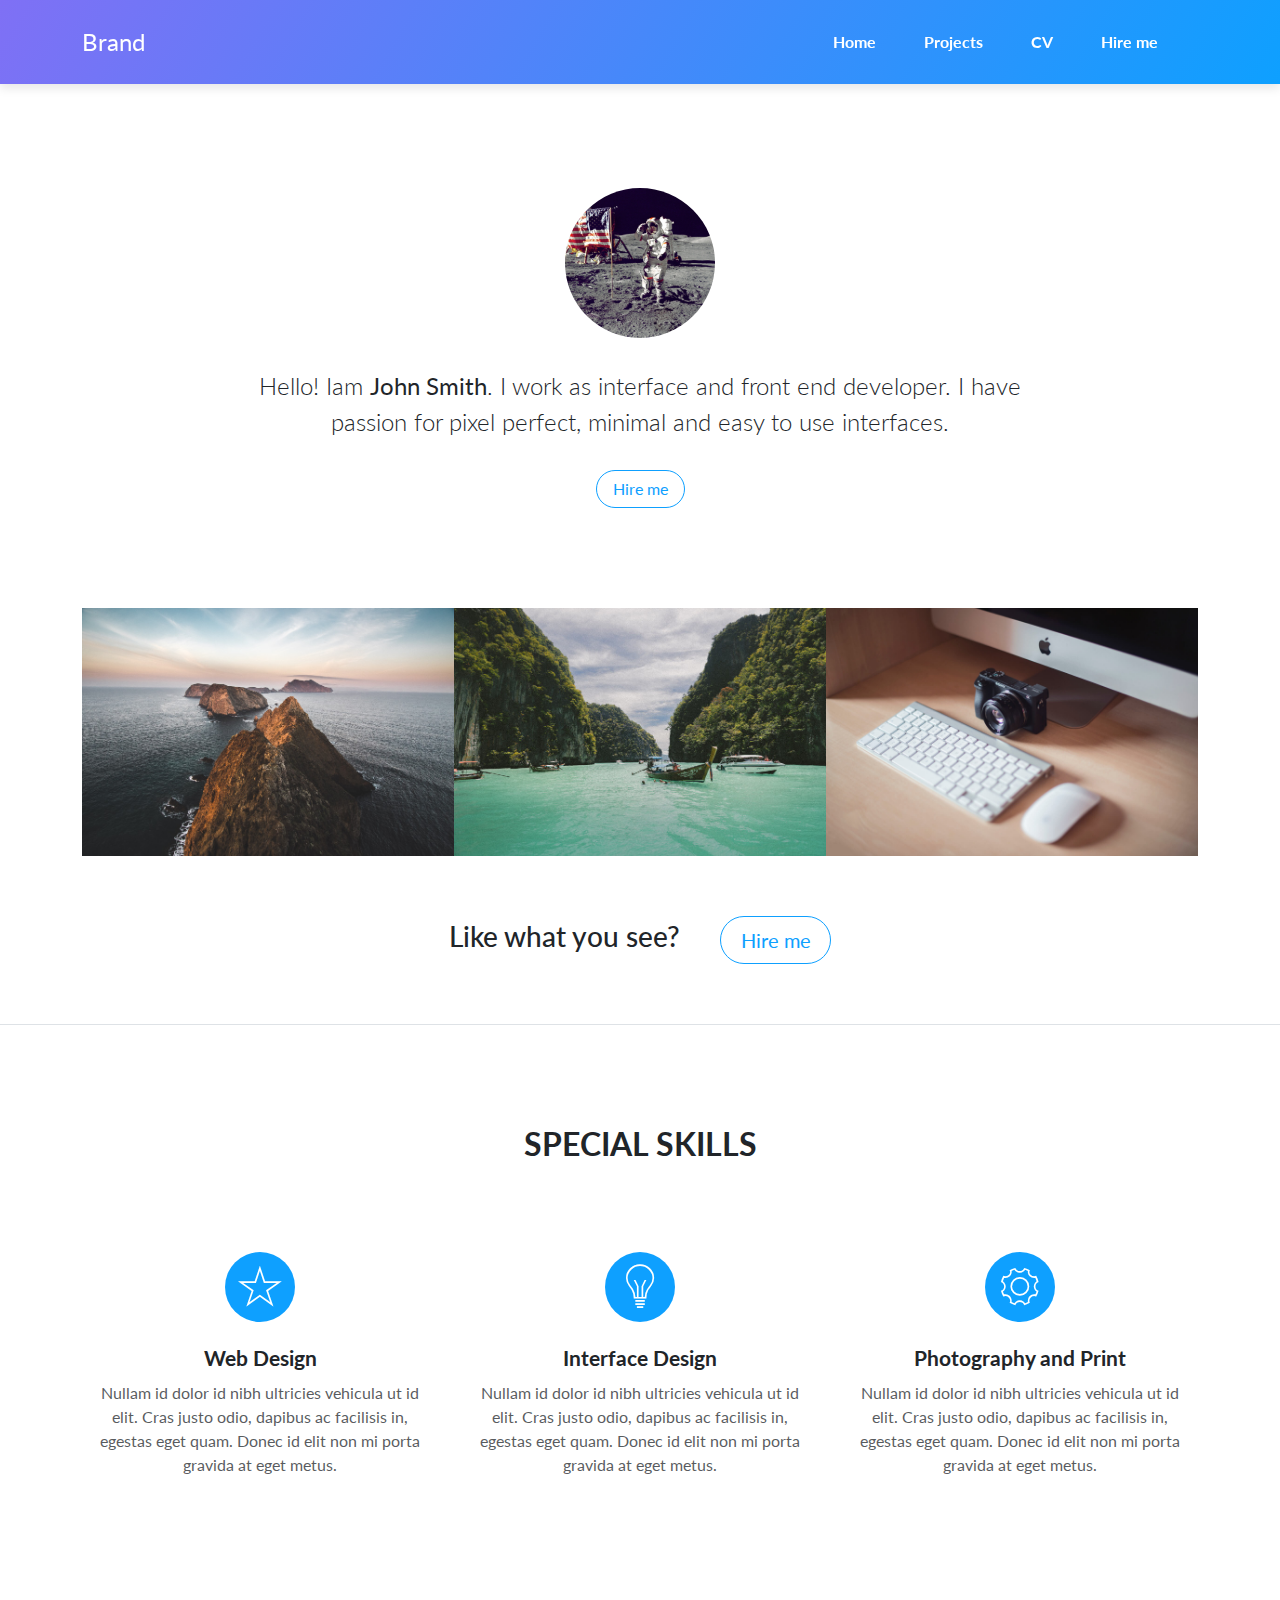
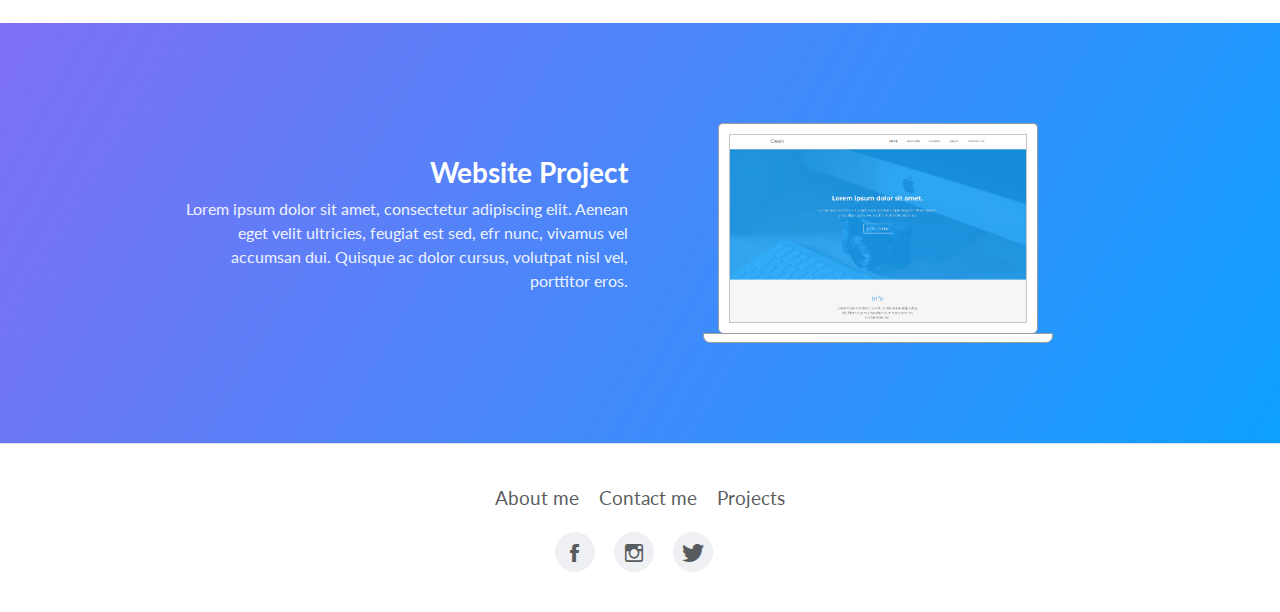
==== index.html @ 451e1ae4 "upload" ====
<!DOCTYPE html>
<html data-bs-theme="light">

<head>
    <meta charset="utf-8">
    <meta name="viewport" content="width=device-width, initial-scale=1.0, shrink-to-fit=no">
    <title>Home - Brand</title>
    <link rel="stylesheet" href="assets/bootstrap/css/bootstrap.min.css">
    <link rel="stylesheet" href="https://fonts.googleapis.com/css?family=Lato:300,400,700&amp;display=swap">
    <link rel="stylesheet" href="assets/fonts/ionicons.min.css">
    <link rel="stylesheet" href="assets/css/pikaday.min.css">
</head>

<body>
    <nav class="navbar navbar-expand-lg fixed-top portfolio-navbar gradient navbar-dark">
        <div class="container"><a class="navbar-brand logo" href="#">Brand</a><button data-bs-toggle="collapse" class="navbar-toggler" data-bs-target="#navbarNav"><span class="visually-hidden">Toggle navigation</span><span class="navbar-toggler-icon"></span></button>
            <div class="collapse navbar-collapse" id="navbarNav">
                <ul class="navbar-nav ms-auto">
                    <li class="nav-item"><a class="nav-link active" href="index.html">Home</a></li>
                    <li class="nav-item"><a class="nav-link" href="projects-grid-cards.html">Projects</a></li>
                    <li class="nav-item"><a class="nav-link" href="cv.html">CV</a></li>
                    <li class="nav-item"><a class="nav-link" href="hire-me.html">Hire me</a></li>
                </ul>
            </div>
        </div>
    </nav>
    <main class="page lanidng-page">
        <section class="portfolio-block block-intro">
            <div class="container">
                <div class="avatar" style="background-image:url(&quot;assets/img/avatars/avatar.jpg&quot;);"></div>
                <div class="about-me">
                    <p>Hello! Iam <strong>John Smith</strong>. I work as interface and front end developer. I have passion for pixel perfect, minimal and easy to use interfaces.</p><a class="btn btn-outline-primary" role="button" href="#">Hire me</a>
                </div>
            </div>
        </section>
        <section class="portfolio-block photography">
            <div class="container">
                <div class="row g-0">
                    <div class="col-md-6 col-lg-4 item zoom-on-hover"><a href="#"><img class="img-fluid image" src="assets/img/nature/image5.jpg"></a></div>
                    <div class="col-md-6 col-lg-4 item zoom-on-hover"><a href="#"><img class="img-fluid image" src="assets/img/nature/image2.jpg"></a></div>
                    <div class="col-md-6 col-lg-4 item zoom-on-hover"><a href="#"><img class="img-fluid image" src="assets/img/tech/image4.jpg"></a></div>
                </div>
            </div>
        </section>
        <section class="portfolio-block call-to-action border-bottom">
            <div class="container">
                <div class="d-flex justify-content-center align-items-center content">
                    <h3>Like what you see?</h3><button class="btn btn-outline-primary btn-lg" type="button">Hire me</button>
                </div>
            </div>
        </section>
        <section class="portfolio-block skills">
            <div class="container">
                <!-- Start: portfolio heading -->
                <div class="heading">
                    <h2>Special Skills</h2>
                </div><!-- End: portfolio heading -->
                <div class="row">
                    <div class="col-md-4">
                        <div class="card special-skill-item border-0">
                            <div class="card-header bg-transparent border-0"><i class="icon ion-ios-star-outline"></i></div>
                            <div class="card-body">
                                <h3 class="card-title">Web Design</h3>
                                <p class="card-text">Nullam id dolor id nibh ultricies vehicula ut id elit. Cras justo odio, dapibus ac facilisis in, egestas eget quam. Donec id elit non mi porta gravida at eget metus.</p>
                            </div>
                        </div>
                    </div>
                    <div class="col-md-4">
                        <div class="card special-skill-item border-0">
                            <div class="card-header bg-transparent border-0"><i class="icon ion-ios-lightbulb-outline"></i></div>
                            <div class="card-body">
                                <h3 class="card-title">Interface Design</h3>
                                <p class="card-text">Nullam id dolor id nibh ultricies vehicula ut id elit. Cras justo odio, dapibus ac facilisis in, egestas eget quam. Donec id elit non mi porta gravida at eget metus.</p>
                            </div>
                        </div>
                    </div>
                    <div class="col-md-4">
                        <div class="card special-skill-item border-0">
                            <div class="card-header bg-transparent border-0"><i class="icon ion-ios-gear-outline"></i></div>
                            <div class="card-body">
                                <h3 class="card-title">Photography and Print</h3>
                                <p class="card-text">Nullam id dolor id nibh ultricies vehicula ut id elit. Cras justo odio, dapibus ac facilisis in, egestas eget quam. Donec id elit non mi porta gravida at eget metus.</p>
                            </div>
                        </div>
                    </div>
                </div>
            </div>
        </section>
    </main>
    <section class="portfolio-block website gradient">
        <div class="container">
            <div class="row align-items-center">
                <div class="col-md-12 col-lg-5 offset-lg-1 text">
                    <h3>Website Project</h3>
                    <p>Lorem ipsum dolor sit amet, consectetur adipiscing elit. Aenean eget velit ultricies, feugiat est sed, efr nunc, vivamus vel accumsan dui. Quisque ac dolor cursus, volutpat nisl vel, porttitor eros.</p>
                </div>
                <div class="col-md-12 col-lg-5">
                    <div class="portfolio-laptop-mockup">
                        <div class="screen">
                            <div class="screen-content" style="background-image:url(&quot;assets/img/tech/image6.png&quot;);"></div>
                        </div>
                        <div class="keyboard"></div>
                    </div>
                </div>
            </div>
        </div>
    </section>
    <footer class="page-footer py-3 border-top">
        <div class="container my-4">
            <div class="links"><a href="#">About me</a><a href="#">Contact me</a><a href="#">Projects</a></div>
            <div class="social-icons"><a class="me-3" href="#"><i class="icon ion-social-facebook"></i></a><a class="me-3" href="#"><i class="icon ion-social-instagram-outline"></i></a><a class="me-3" href="#"><i class="icon ion-social-twitter"></i></a></div>
        </div>
    </footer>
    <script src="assets/bootstrap/js/bootstrap.min.js"></script>
    <script src="assets/js/pikaday.min.js"></script>
    <script src="assets/js/theme.js"></script>
</body>

</html>
---- assets/css/pikaday.min.css ----
/* !
 * Pikaday
 * Copyright © 2014 David Bushell | BSD & MIT license | http://dbushell.com/ */

.pika-single {
  z-index: 9999;
  display: block;
  position: relative;
  color: #333;
  background: #fff;
  border: 1px solid #ccc;
  border-bottom-color: #bbb;
  font-family: "Helvetica Neue",Helvetica,Arial,sans-serif;
}

.pika-single:after, .pika-single:before {
  content: " ";
  display: table;
}

.pika-single:after {
  clear: both;
}

.pika-single.is-hidden {
  display: none;
}

.pika-single.is-bound {
  position: absolute;
  box-shadow: 0 5px 15px -5px rgba(0,0,0,.5);
}

.pika-lendar {
  float: left;
  width: 240px;
  margin: 8px;
}

.pika-title {
  position: relative;
  text-align: center;
}

.pika-label {
  display: inline-block;
  position: relative;
  z-index: 9999;
  overflow: hidden;
  margin: 0;
  padding: 5px 3px;
  font-size: 14px;
  line-height: 20px;
  font-weight: 700;
  background-color: #fff;
}

.pika-title select {
  cursor: pointer;
  position: absolute;
  z-index: 9998;
  margin: 0;
  left: 0;
  top: 5px;
  opacity: 0;
}

.pika-next, .pika-prev {
  display: block;
  cursor: pointer;
  position: relative;
  outline: 0;
  border: 0;
  padding: 0;
  width: 20px;
  height: 30px;
  text-indent: 20px;
  white-space: nowrap;
  overflow: hidden;
  background-color: transparent;
  background-position: center center;
  background-repeat: no-repeat;
  background-size: 75% 75%;
  opacity: .5;
}

.pika-next:hover, .pika-prev:hover {
  opacity: 1;
}

.is-rtl .pika-next, .pika-prev {
  float: left;
  background-image: url([data-uri]);
}

.is-rtl .pika-prev, .pika-next {
  float: right;
  background-image: url([data-uri]);
}

.pika-next.is-disabled, .pika-prev.is-disabled {
  cursor: default;
  opacity: .2;
}

.pika-select {
  display: inline-block;
}

.pika-table {
  width: 100%;
  border-collapse: collapse;
  border-spacing: 0;
  border: 0;
}

.pika-table td, .pika-table th {
  width: 14.285714285714286%;
  padding: 0;
}

.pika-table th {
  color: #999;
  font-size: 12px;
  line-height: 25px;
  font-weight: 700;
  text-align: center;
}

.pika-button {
  cursor: pointer;
  display: block;
  box-sizing: border-box;
  -moz-box-sizing: border-box;
  outline: 0;
  border: 0;
  margin: 0;
  width: 100%;
  padding: 5px;
  color: #666;
  font-size: 12px;
  line-height: 15px;
  text-align: right;
  background: #f5f5f5;
}

.pika-week {
  font-size: 11px;
  color: #999;
}

.is-today .pika-button {
  color: #3af;
  font-weight: 700;
}

.has-event .pika-button, .is-selected .pika-button {
  color: #fff;
  font-weight: 700;
  background: #3af;
  box-shadow: inset 0 1px 3px #178fe5;
  border-radius: 3px;
}

.has-event .pika-button {
  background: #005da9;
  box-shadow: inset 0 1px 3px #0076c9;
}

.is-disabled .pika-button, .is-inrange .pika-button {
  background: #d5e9f7;
}

.is-startrange .pika-button {
  color: #fff;
  background: #6cb31d;
  box-shadow: none;
  border-radius: 3px;
}

.is-endrange .pika-button {
  color: #fff;
  background: #3af;
  box-shadow: none;
  border-radius: 3px;
}

.is-disabled .pika-button {
  pointer-events: none;
  cursor: default;
  color: #999;
  opacity: .3;
}

.is-outside-current-month .pika-button {
  color: #999;
  opacity: .3;
}

.is-selection-disabled {
  pointer-events: none;
  cursor: default;
}

.pika-button:hover, .pika-row.pick-whole-week:hover .pika-button {
  color: #fff;
  background: #ff8000;
  box-shadow: none;
  border-radius: 3px;
}

.pika-table abbr {
  border-bottom: none;
  cursor: help;
}

/* # sourceMappingURL=pikaday.min.css.map */

.page-footer .links a {
  font-size: 1.2rem;
}

.portfolio-block.cv .group .item {
  border-bottom: 1px solid var(--bs-dark-bg-subtle);
}
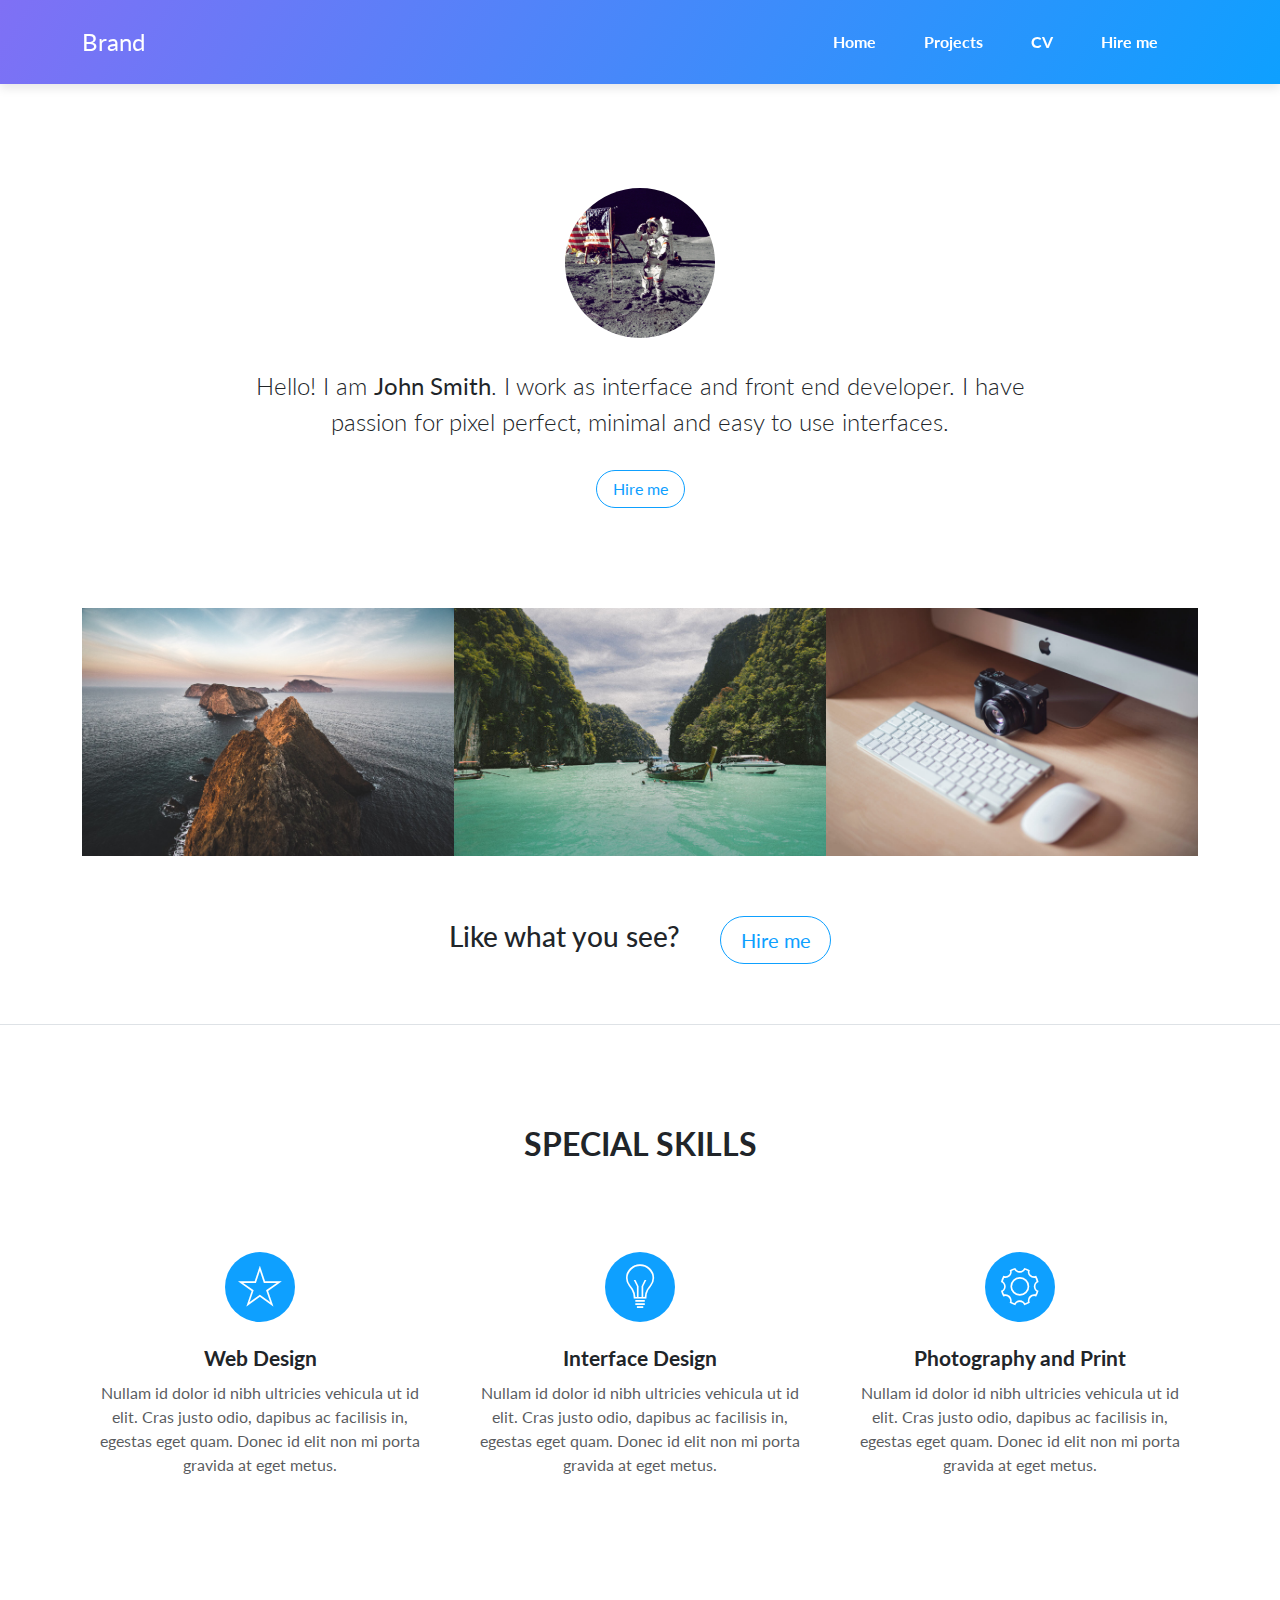
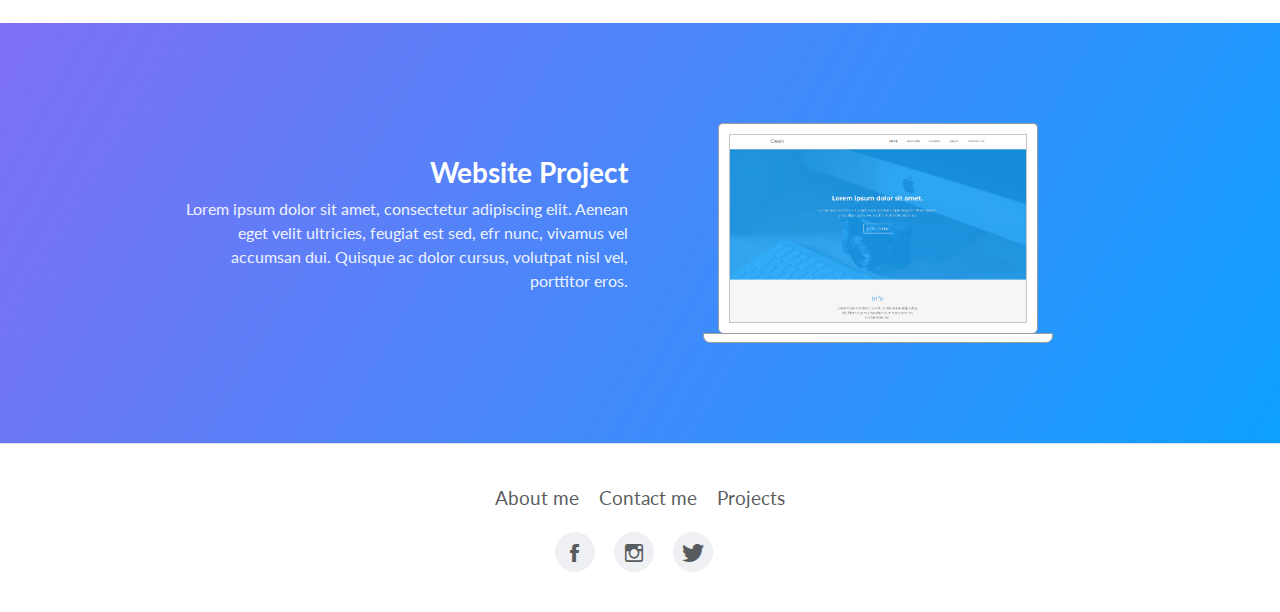
==== commit 64572a5e: "Update index.html" ====
--- a/index.html
+++ b/index.html
@@ -29,7 +29,7 @@
             <div class="container">
                 <div class="avatar" style="background-image:url(&quot;assets/img/avatars/avatar.jpg&quot;);"></div>
                 <div class="about-me">
-                    <p>Hello! Iam <strong>John Smith</strong>. I work as interface and front end developer. I have passion for pixel perfect, minimal and easy to use interfaces.</p><a class="btn btn-outline-primary" role="button" href="#">Hire me</a>
+                    <p>Hello! I am <strong>John Smith</strong>. I work as interface and front end developer. I have passion for pixel perfect, minimal and easy to use interfaces.</p><a class="btn btn-outline-primary" role="button" href="#">Hire me</a>
                 </div>
             </div>
         </section>
@@ -116,4 +116,4 @@
     <script src="assets/js/theme.js"></script>
 </body>
 
-</html>+</html>
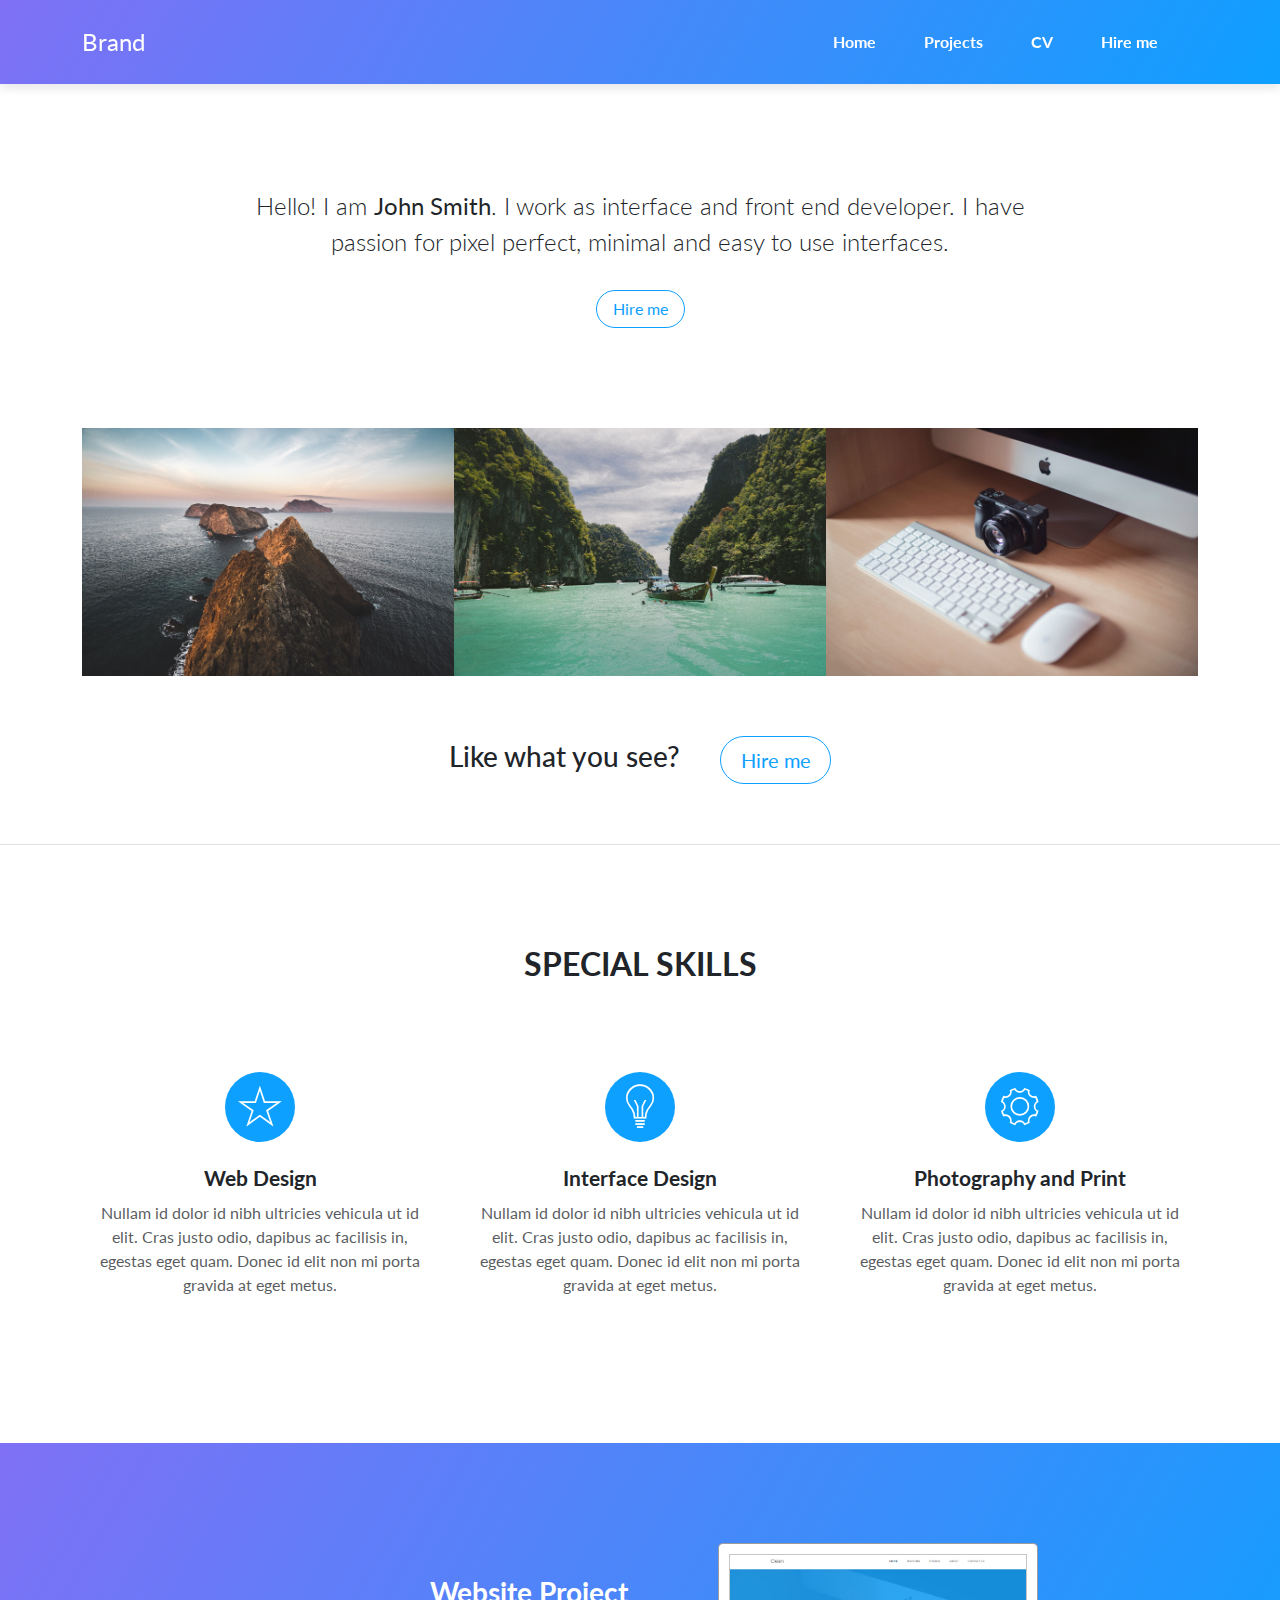
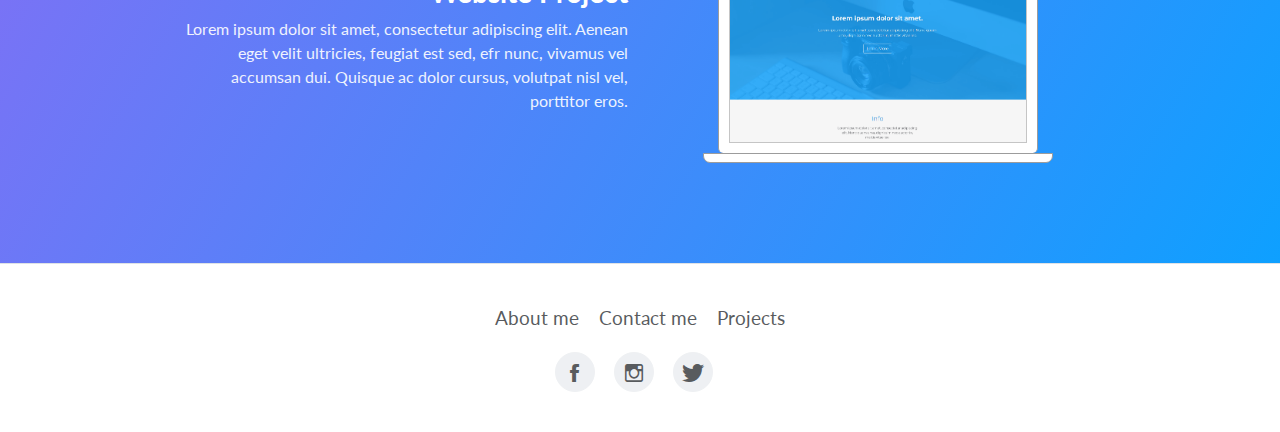
==== commit f14c2747: "upload2" ====
--- a/index.html
+++ b/index.html
@@ -27,7 +27,6 @@
     <main class="page lanidng-page">
         <section class="portfolio-block block-intro">
             <div class="container">
-                <div class="avatar" style="background-image:url(&quot;assets/img/avatars/avatar.jpg&quot;);"></div>
                 <div class="about-me">
                     <p>Hello! I am <strong>John Smith</strong>. I work as interface and front end developer. I have passion for pixel perfect, minimal and easy to use interfaces.</p><a class="btn btn-outline-primary" role="button" href="#">Hire me</a>
                 </div>
@@ -116,4 +115,4 @@
     <script src="assets/js/theme.js"></script>
 </body>
 
-</html>
+</html>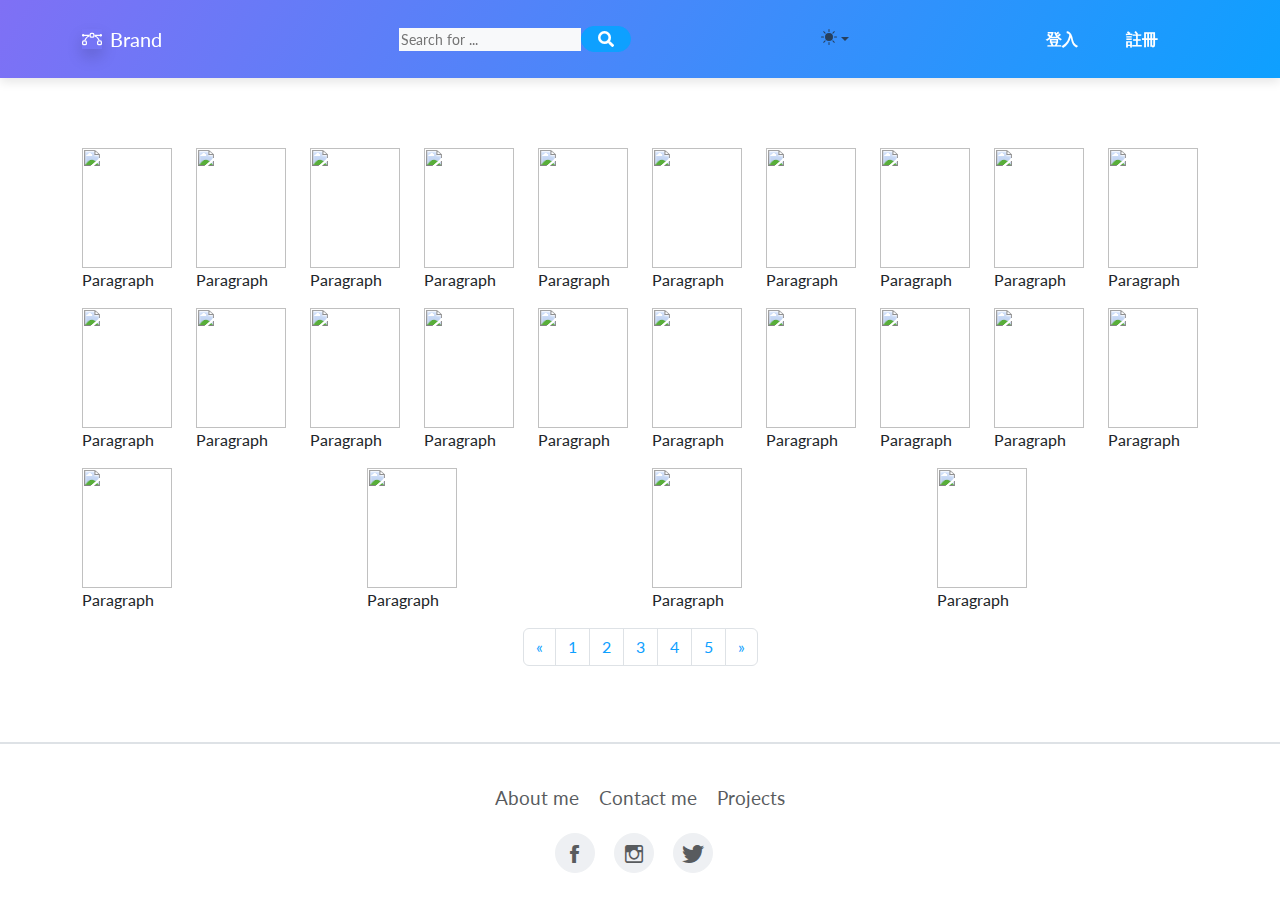
==== commit d020ecf5: "Upload_3.23" ====
--- a/index.html
+++ b/index.html
@@ -5,105 +5,242 @@
     <meta charset="utf-8">
     <meta name="viewport" content="width=device-width, initial-scale=1.0, shrink-to-fit=no">
     <title>Home - Brand</title>
+    <script>
+        (function() {
+
+            // JavaScript snippet handling Dark/Light mode switching
+
+            const getStoredTheme = () => localStorage.getItem('theme');
+            const setStoredTheme = theme => localStorage.setItem('theme', theme);
+            const forcedTheme = document.documentElement.getAttribute('data-bss-forced-theme');
+
+            const getPreferredTheme = () => {
+
+                if (forcedTheme) return forcedTheme;
+
+                const storedTheme = getStoredTheme();
+                if (storedTheme) {
+                    return storedTheme;
+                }
+
+                const pageTheme = document.documentElement.getAttribute('data-bs-theme');
+
+                if (pageTheme) {
+                    return pageTheme;
+                }
+
+                return window.matchMedia('(prefers-color-scheme: dark)').matches ? 'dark' : 'light';
+            }
+
+            const setTheme = theme => {
+                if (theme === 'auto' && window.matchMedia('(prefers-color-scheme: dark)').matches) {
+                    document.documentElement.setAttribute('data-bs-theme', 'dark');
+                } else {
+                    document.documentElement.setAttribute('data-bs-theme', theme);
+                }
+            }
+
+            setTheme(getPreferredTheme());
+
+            const showActiveTheme = (theme, focus = false) => {
+                const themeSwitchers = [].slice.call(document.querySelectorAll('.theme-switcher'));
+
+                if (!themeSwitchers.length) return;
+
+                document.querySelectorAll('[data-bs-theme-value]').forEach(element => {
+                    element.classList.remove('active');
+                    element.setAttribute('aria-pressed', 'false');
+                });
+
+                for (const themeSwitcher of themeSwitchers) {
+
+                    const btnToActivate = themeSwitcher.querySelector('[data-bs-theme-value="' + theme + '"]');
+
+                    if (btnToActivate) {
+                        btnToActivate.classList.add('active');
+                        btnToActivate.setAttribute('aria-pressed', 'true');
+                    }
+                }
+            }
+
+            window.matchMedia('(prefers-color-scheme: dark)').addEventListener('change', () => {
+                const storedTheme = getStoredTheme();
+                if (storedTheme !== 'light' && storedTheme !== 'dark') {
+                    setTheme(getPreferredTheme());
+                }
+            });
+
+            window.addEventListener('DOMContentLoaded', () => {
+                showActiveTheme(getPreferredTheme());
+
+                document.querySelectorAll('[data-bs-theme-value]')
+                    .forEach(toggle => {
+                        toggle.addEventListener('click', (e) => {
+                            e.preventDefault();
+                            const theme = toggle.getAttribute('data-bs-theme-value');
+                            setStoredTheme(theme);
+                            setTheme(theme);
+                            showActiveTheme(theme);
+                        })
+                    })
+            });
+        })();
+    </script>
     <link rel="stylesheet" href="assets/bootstrap/css/bootstrap.min.css">
     <link rel="stylesheet" href="https://fonts.googleapis.com/css?family=Lato:300,400,700&amp;display=swap">
+    <link rel="stylesheet" href="assets/fonts/fontawesome-all.min.css">
     <link rel="stylesheet" href="assets/fonts/ionicons.min.css">
     <link rel="stylesheet" href="assets/css/pikaday.min.css">
 </head>
 
 <body>
     <nav class="navbar navbar-expand-lg fixed-top portfolio-navbar gradient navbar-dark">
-        <div class="container"><a class="navbar-brand logo" href="#">Brand</a><button data-bs-toggle="collapse" class="navbar-toggler" data-bs-target="#navbarNav"><span class="visually-hidden">Toggle navigation</span><span class="navbar-toggler-icon"></span></button>
+        <div class="container"><a class="navbar-brand d-flex align-items-center" href="/"><span class="bs-icon-sm bs-icon-circle bs-icon-primary shadow d-flex justify-content-center align-items-center me-2 bs-icon"><svg xmlns="http://www.w3.org/2000/svg" width="1em" height="1em" fill="currentColor" viewBox="0 0 16 16" class="bi bi-bezier">
+                        <path fill-rule="evenodd" d="M0 10.5A1.5 1.5 0 0 1 1.5 9h1A1.5 1.5 0 0 1 4 10.5v1A1.5 1.5 0 0 1 2.5 13h-1A1.5 1.5 0 0 1 0 11.5zm1.5-.5a.5.5 0 0 0-.5.5v1a.5.5 0 0 0 .5.5h1a.5.5 0 0 0 .5-.5v-1a.5.5 0 0 0-.5-.5zm10.5.5A1.5 1.5 0 0 1 13.5 9h1a1.5 1.5 0 0 1 1.5 1.5v1a1.5 1.5 0 0 1-1.5 1.5h-1a1.5 1.5 0 0 1-1.5-1.5zm1.5-.5a.5.5 0 0 0-.5.5v1a.5.5 0 0 0 .5.5h1a.5.5 0 0 0 .5-.5v-1a.5.5 0 0 0-.5-.5zM6 4.5A1.5 1.5 0 0 1 7.5 3h1A1.5 1.5 0 0 1 10 4.5v1A1.5 1.5 0 0 1 8.5 7h-1A1.5 1.5 0 0 1 6 5.5zM7.5 4a.5.5 0 0 0-.5.5v1a.5.5 0 0 0 .5.5h1a.5.5 0 0 0 .5-.5v-1a.5.5 0 0 0-.5-.5z"></path>
+                        <path d="M6 4.5H1.866a1 1 0 1 0 0 1h2.668A6.517 6.517 0 0 0 1.814 9H2.5c.123 0 .244.015.358.043a5.517 5.517 0 0 1 3.185-3.185A1.503 1.503 0 0 1 6 5.5zm3.957 1.358A1.5 1.5 0 0 0 10 5.5v-1h4.134a1 1 0 1 1 0 1h-2.668a6.517 6.517 0 0 1 2.72 3.5H13.5c-.123 0-.243.015-.358.043a5.517 5.517 0 0 0-3.185-3.185z"></path>
+                    </svg></span><span>Brand</span></a><a class="navbar-brand logo" href="#"></a><button data-bs-toggle="collapse" class="navbar-toggler" data-bs-target="#navbarNav"><span class="visually-hidden">Toggle navigation</span><span class="navbar-toggler-icon"></span></button>
             <div class="collapse navbar-collapse" id="navbarNav">
+                <form class="d-none d-sm-inline-block me-auto ms-md-3 my-2 my-md-0 mw-100 navbar-search">
+                    <div class="input-group"></div>
+                </form><input class="bg-light border-0 small" type="text" placeholder="Search for ..."><button class="btn btn-primary py-0" type="button"><i class="fas fa-search"></i></button>
+                <div class="theme-switcher dropdown d-lg-flex ms-auto justify-content-lg-end align-items-lg-center"><a class="dropdown-toggle text-start d-lg-flex justify-content-lg-center align-items-lg-center" aria-expanded="false" data-bs-toggle="dropdown" href="#"><svg xmlns="http://www.w3.org/2000/svg" width="1em" height="1em" fill="currentColor" viewBox="0 0 16 16" class="bi bi-sun-fill mb-1">
+                            <path d="M8 12a4 4 0 1 0 0-8 4 4 0 0 0 0 8M8 0a.5.5 0 0 1 .5.5v2a.5.5 0 0 1-1 0v-2A.5.5 0 0 1 8 0m0 13a.5.5 0 0 1 .5.5v2a.5.5 0 0 1-1 0v-2A.5.5 0 0 1 8 13m8-5a.5.5 0 0 1-.5.5h-2a.5.5 0 0 1 0-1h2a.5.5 0 0 1 .5.5M3 8a.5.5 0 0 1-.5.5h-2a.5.5 0 0 1 0-1h2A.5.5 0 0 1 3 8m10.657-5.657a.5.5 0 0 1 0 .707l-1.414 1.415a.5.5 0 1 1-.707-.708l1.414-1.414a.5.5 0 0 1 .707 0m-9.193 9.193a.5.5 0 0 1 0 .707L3.05 13.657a.5.5 0 0 1-.707-.707l1.414-1.414a.5.5 0 0 1 .707 0zm9.193 2.121a.5.5 0 0 1-.707 0l-1.414-1.414a.5.5 0 0 1 .707-.707l1.414 1.414a.5.5 0 0 1 0 .707M4.464 4.465a.5.5 0 0 1-.707 0L2.343 3.05a.5.5 0 1 1 .707-.707l1.414 1.414a.5.5 0 0 1 0 .708z"></path>
+                        </svg></a>
+                    <div class="dropdown-menu"><a class="dropdown-item d-flex align-items-center" href="#" data-bs-theme-value="light"><svg xmlns="http://www.w3.org/2000/svg" width="1em" height="1em" fill="currentColor" viewBox="0 0 16 16" class="bi bi-sun-fill opacity-50 me-2">
+                                <path d="M8 12a4 4 0 1 0 0-8 4 4 0 0 0 0 8M8 0a.5.5 0 0 1 .5.5v2a.5.5 0 0 1-1 0v-2A.5.5 0 0 1 8 0m0 13a.5.5 0 0 1 .5.5v2a.5.5 0 0 1-1 0v-2A.5.5 0 0 1 8 13m8-5a.5.5 0 0 1-.5.5h-2a.5.5 0 0 1 0-1h2a.5.5 0 0 1 .5.5M3 8a.5.5 0 0 1-.5.5h-2a.5.5 0 0 1 0-1h2A.5.5 0 0 1 3 8m10.657-5.657a.5.5 0 0 1 0 .707l-1.414 1.415a.5.5 0 1 1-.707-.708l1.414-1.414a.5.5 0 0 1 .707 0m-9.193 9.193a.5.5 0 0 1 0 .707L3.05 13.657a.5.5 0 0 1-.707-.707l1.414-1.414a.5.5 0 0 1 .707 0zm9.193 2.121a.5.5 0 0 1-.707 0l-1.414-1.414a.5.5 0 0 1 .707-.707l1.414 1.414a.5.5 0 0 1 0 .707M4.464 4.465a.5.5 0 0 1-.707 0L2.343 3.05a.5.5 0 1 1 .707-.707l1.414 1.414a.5.5 0 0 1 0 .708z"></path>
+                            </svg>Light</a><a class="dropdown-item d-flex align-items-center" href="#" data-bs-theme-value="dark"><svg xmlns="http://www.w3.org/2000/svg" width="1em" height="1em" fill="currentColor" viewBox="0 0 16 16" class="bi bi-moon-stars-fill opacity-50 me-2">
+                                <path d="M6 .278a.768.768 0 0 1 .08.858 7.208 7.208 0 0 0-.878 3.46c0 4.021 3.278 7.277 7.318 7.277.527 0 1.04-.055 1.533-.16a.787.787 0 0 1 .81.316.733.733 0 0 1-.031.893A8.349 8.349 0 0 1 8.344 16C3.734 16 0 12.286 0 7.71 0 4.266 2.114 1.312 5.124.06A.752.752 0 0 1 6 .278"></path>
+                                <path d="M10.794 3.148a.217.217 0 0 1 .412 0l.387 1.162c.173.518.579.924 1.097 1.097l1.162.387a.217.217 0 0 1 0 .412l-1.162.387a1.734 1.734 0 0 0-1.097 1.097l-.387 1.162a.217.217 0 0 1-.412 0l-.387-1.162A1.734 1.734 0 0 0 9.31 6.593l-1.162-.387a.217.217 0 0 1 0-.412l1.162-.387a1.734 1.734 0 0 0 1.097-1.097l.387-1.162zM13.863.099a.145.145 0 0 1 .274 0l.258.774c.115.346.386.617.732.732l.774.258a.145.145 0 0 1 0 .274l-.774.258a1.156 1.156 0 0 0-.732.732l-.258.774a.145.145 0 0 1-.274 0l-.258-.774a1.156 1.156 0 0 0-.732-.732l-.774-.258a.145.145 0 0 1 0-.274l.774-.258c.346-.115.617-.386.732-.732L13.863.1z"></path>
+                            </svg>Dark</a><a class="dropdown-item d-flex align-items-center" href="#" data-bs-theme-value="auto"><svg xmlns="http://www.w3.org/2000/svg" width="1em" height="1em" fill="currentColor" viewBox="0 0 16 16" class="bi bi-circle-half opacity-50 me-2">
+                                <path d="M8 15A7 7 0 1 0 8 1zm0 1A8 8 0 1 1 8 0a8 8 0 0 1 0 16"></path>
+                            </svg>Auto</a></div>
+                </div>
                 <ul class="navbar-nav ms-auto">
-                    <li class="nav-item"><a class="nav-link active" href="index.html">Home</a></li>
-                    <li class="nav-item"><a class="nav-link" href="projects-grid-cards.html">Projects</a></li>
-                    <li class="nav-item"><a class="nav-link" href="cv.html">CV</a></li>
-                    <li class="nav-item"><a class="nav-link" href="hire-me.html">Hire me</a></li>
+                    <li class="nav-item"><a class="nav-link" href="log-in.html">登入</a></li>
+                    <li class="nav-item"><a class="nav-link" href="sign-up.html">註冊</a></li>
                 </ul>
             </div>
         </div>
     </nav>
     <main class="page lanidng-page">
-        <section class="portfolio-block block-intro">
-            <div class="container">
-                <div class="about-me">
-                    <p>Hello! I am <strong>John Smith</strong>. I work as interface and front end developer. I have passion for pixel perfect, minimal and easy to use interfaces.</p><a class="btn btn-outline-primary" role="button" href="#">Hire me</a>
-                </div>
-            </div>
-        </section>
-        <section class="portfolio-block photography">
-            <div class="container">
-                <div class="row g-0">
-                    <div class="col-md-6 col-lg-4 item zoom-on-hover"><a href="#"><img class="img-fluid image" src="assets/img/nature/image5.jpg"></a></div>
-                    <div class="col-md-6 col-lg-4 item zoom-on-hover"><a href="#"><img class="img-fluid image" src="assets/img/nature/image2.jpg"></a></div>
-                    <div class="col-md-6 col-lg-4 item zoom-on-hover"><a href="#"><img class="img-fluid image" src="assets/img/tech/image4.jpg"></a></div>
-                </div>
-            </div>
-        </section>
         <section class="portfolio-block call-to-action border-bottom">
             <div class="container">
-                <div class="d-flex justify-content-center align-items-center content">
-                    <h3>Like what you see?</h3><button class="btn btn-outline-primary btn-lg" type="button">Hire me</button>
-                </div>
-            </div>
-        </section>
-        <section class="portfolio-block skills">
-            <div class="container">
-                <!-- Start: portfolio heading -->
-                <div class="heading">
-                    <h2>Special Skills</h2>
-                </div><!-- End: portfolio heading -->
                 <div class="row">
-                    <div class="col-md-4">
-                        <div class="card special-skill-item border-0">
-                            <div class="card-header bg-transparent border-0"><i class="icon ion-ios-star-outline"></i></div>
-                            <div class="card-body">
-                                <h3 class="card-title">Web Design</h3>
-                                <p class="card-text">Nullam id dolor id nibh ultricies vehicula ut id elit. Cras justo odio, dapibus ac facilisis in, egestas eget quam. Donec id elit non mi porta gravida at eget metus.</p>
-                            </div>
-                        </div>
-                    </div>
-                    <div class="col-md-4">
-                        <div class="card special-skill-item border-0">
-                            <div class="card-header bg-transparent border-0"><i class="icon ion-ios-lightbulb-outline"></i></div>
-                            <div class="card-body">
-                                <h3 class="card-title">Interface Design</h3>
-                                <p class="card-text">Nullam id dolor id nibh ultricies vehicula ut id elit. Cras justo odio, dapibus ac facilisis in, egestas eget quam. Donec id elit non mi porta gravida at eget metus.</p>
-                            </div>
-                        </div>
-                    </div>
-                    <div class="col-md-4">
-                        <div class="card special-skill-item border-0">
-                            <div class="card-header bg-transparent border-0"><i class="icon ion-ios-gear-outline"></i></div>
-                            <div class="card-body">
-                                <h3 class="card-title">Photography and Print</h3>
-                                <p class="card-text">Nullam id dolor id nibh ultricies vehicula ut id elit. Cras justo odio, dapibus ac facilisis in, egestas eget quam. Donec id elit non mi porta gravida at eget metus.</p>
+                    <div class="col">
+                        <div class="row">
+                            <div class="col">
+                                <picture><img width="100" height="80" style="height: 120px;width: 90px;"></picture>
+                                <p>Paragraph</p>
+                            </div>
+                            <div class="col">
+                                <picture><img width="100" height="80" style="height: 120px;width: 90px;"></picture>
+                                <p>Paragraph</p>
+                            </div>
+                            <div class="col">
+                                <picture><img width="100" height="80" style="height: 120px;width: 90px;"></picture>
+                                <p>Paragraph</p>
+                            </div>
+                            <div class="col">
+                                <picture><img width="100" height="80" style="height: 120px;width: 90px;"></picture>
+                                <p>Paragraph</p>
+                            </div>
+                            <div class="col">
+                                <picture><img width="100" height="80" style="height: 120px;width: 90px;"></picture>
+                                <p>Paragraph</p>
+                            </div>
+                            <div class="col">
+                                <picture><img width="100" height="80" style="height: 120px;width: 90px;"></picture>
+                                <p>Paragraph</p>
+                            </div>
+                            <div class="col">
+                                <picture><img width="100" height="80" style="height: 120px;width: 90px;"></picture>
+                                <p>Paragraph</p>
+                            </div>
+                            <div class="col">
+                                <picture><img width="100" height="80" style="height: 120px;width: 90px;"></picture>
+                                <p>Paragraph</p>
+                            </div>
+                            <div class="col">
+                                <picture><img width="100" height="80" style="height: 120px;width: 90px;"></picture>
+                                <p>Paragraph</p>
+                            </div>
+                            <div class="col">
+                                <picture><img width="100" height="80" style="height: 120px;width: 90px;"></picture>
+                                <p>Paragraph</p>
+                            </div>
+                            <div class="col">
+                                <picture><img width="100" height="80" style="height: 120px;width: 90px;"></picture>
+                                <p>Paragraph</p>
+                            </div>
+                            <div class="col">
+                                <picture><img width="100" height="80" style="height: 120px;width: 90px;"></picture>
+                                <p>Paragraph</p>
+                            </div>
+                            <div class="col">
+                                <picture><img width="100" height="80" style="height: 120px;width: 90px;"></picture>
+                                <p>Paragraph</p>
+                            </div>
+                            <div class="col">
+                                <picture><img width="100" height="80" style="height: 120px;width: 90px;"></picture>
+                                <p>Paragraph</p>
+                            </div>
+                            <div class="col">
+                                <picture><img width="100" height="80" style="height: 120px;width: 90px;"></picture>
+                                <p>Paragraph</p>
+                            </div>
+                            <div class="col">
+                                <picture><img width="100" height="80" style="height: 120px;width: 90px;"></picture>
+                                <p>Paragraph</p>
+                            </div>
+                            <div class="col">
+                                <picture><img width="100" height="80" style="height: 120px;width: 90px;"></picture>
+                                <p>Paragraph</p>
+                            </div>
+                            <div class="col">
+                                <picture><img width="100" height="80" style="height: 120px;width: 90px;"></picture>
+                                <p>Paragraph</p>
+                            </div>
+                            <div class="col">
+                                <picture><img width="100" height="80" style="height: 120px;width: 90px;"></picture>
+                                <p>Paragraph</p>
+                            </div>
+                            <div class="col">
+                                <picture><img width="100" height="80" style="height: 120px;width: 90px;"></picture>
+                                <p>Paragraph</p>
+                            </div>
+                            <div class="col">
+                                <picture><img width="100" height="80" style="height: 120px;width: 90px;"></picture>
+                                <p>Paragraph</p>
+                            </div>
+                            <div class="col">
+                                <picture><img width="100" height="80" style="height: 120px;width: 90px;"></picture>
+                                <p>Paragraph</p>
+                            </div>
+                            <div class="col">
+                                <picture><img width="100" height="80" style="height: 120px;width: 90px;"></picture>
+                                <p>Paragraph</p>
+                            </div>
+                            <div class="col">
+                                <picture><img width="100" height="80" style="height: 120px;width: 90px;"></picture>
+                                <p>Paragraph</p>
                             </div>
                         </div>
                     </div>
                 </div>
             </div>
+            <nav class="d-sm-flex d-lg-flex justify-content-sm-center justify-content-lg-center align-items-lg-end" style="padding-left: 0px;">
+                <ul class="pagination">
+                    <li class="page-item d-lg-flex"><a class="page-link" aria-label="Previous" href="#"><span aria-hidden="true">«</span></a></li>
+                    <li class="page-item d-lg-flex"><a class="page-link" href="#">1</a></li>
+                    <li class="page-item d-lg-flex"><a class="page-link" href="#">2</a></li>
+                    <li class="page-item d-lg-flex"><a class="page-link" href="#">3</a></li>
+                    <li class="page-item d-lg-flex"><a class="page-link" href="#">4</a></li>
+                    <li class="page-item d-lg-flex"><a class="page-link" href="#">5</a></li>
+                    <li class="page-item d-lg-flex"><a class="page-link" aria-label="Next" href="#"><span aria-hidden="true">»</span></a></li>
+                </ul>
+            </nav>
         </section>
     </main>
-    <section class="portfolio-block website gradient">
-        <div class="container">
-            <div class="row align-items-center">
-                <div class="col-md-12 col-lg-5 offset-lg-1 text">
-                    <h3>Website Project</h3>
-                    <p>Lorem ipsum dolor sit amet, consectetur adipiscing elit. Aenean eget velit ultricies, feugiat est sed, efr nunc, vivamus vel accumsan dui. Quisque ac dolor cursus, volutpat nisl vel, porttitor eros.</p>
-                </div>
-                <div class="col-md-12 col-lg-5">
-                    <div class="portfolio-laptop-mockup">
-                        <div class="screen">
-                            <div class="screen-content" style="background-image:url(&quot;assets/img/tech/image6.png&quot;);"></div>
-                        </div>
-                        <div class="keyboard"></div>
-                    </div>
-                </div>
-            </div>
-        </div>
-    </section>
     <footer class="page-footer py-3 border-top">
         <div class="container my-4">
             <div class="links"><a href="#">About me</a><a href="#">Contact me</a><a href="#">Projects</a></div>
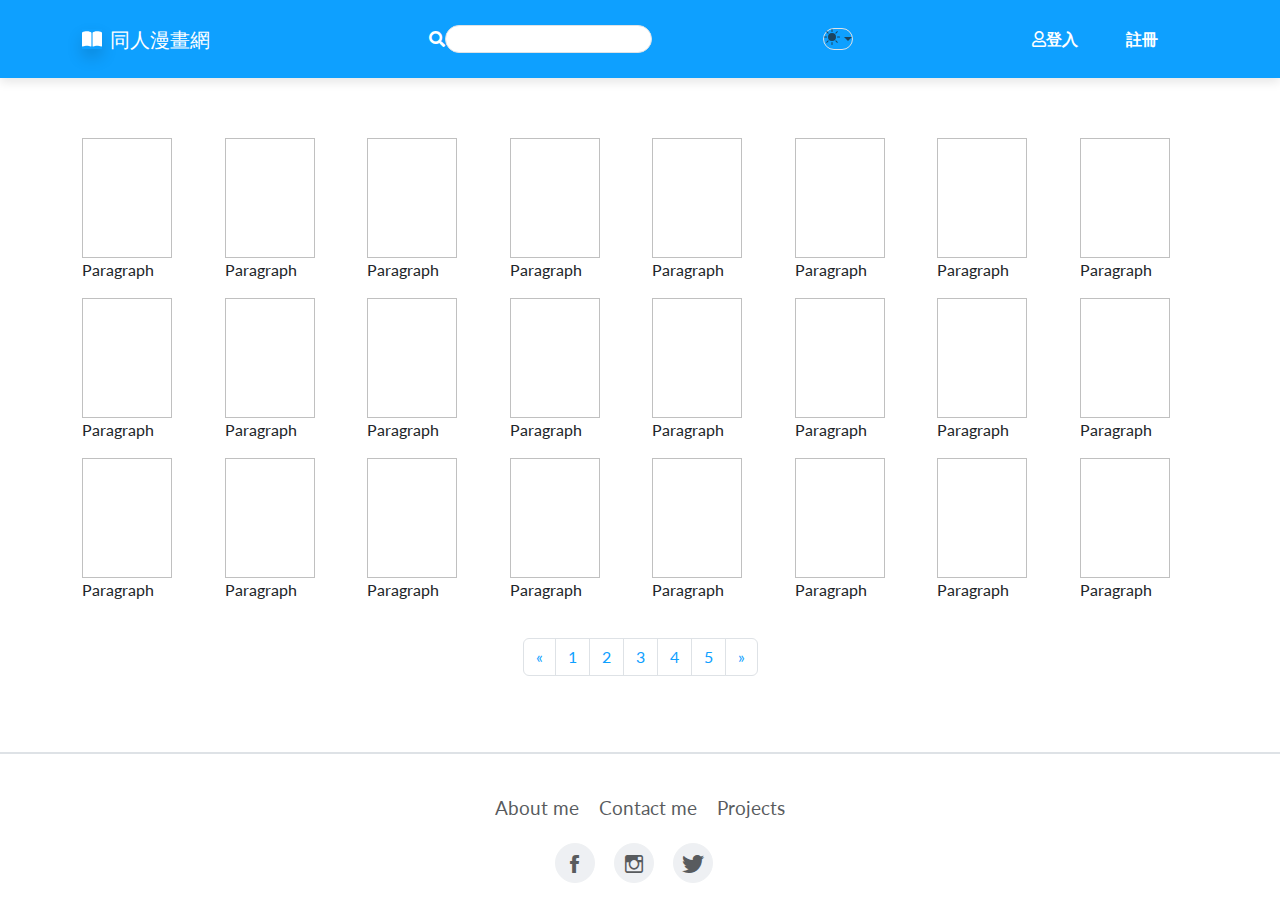
==== commit efb260d3: "Add files via upload" ====
--- a/index.html
+++ b/index.html
@@ -90,20 +90,23 @@
     <link rel="stylesheet" href="https://fonts.googleapis.com/css?family=Lato:300,400,700&amp;display=swap">
     <link rel="stylesheet" href="assets/fonts/fontawesome-all.min.css">
     <link rel="stylesheet" href="assets/fonts/ionicons.min.css">
+    <link rel="stylesheet" href="assets/css/bs-theme-overrides.css">
+    <link rel="stylesheet" href="assets/css/Navbar-With-Button-icons.css">
     <link rel="stylesheet" href="assets/css/pikaday.min.css">
+    <link rel="stylesheet" href="assets/css/Signup-page-with-overlay.css">
 </head>
 
 <body>
-    <nav class="navbar navbar-expand-lg fixed-top portfolio-navbar gradient navbar-dark">
-        <div class="container"><a class="navbar-brand d-flex align-items-center" href="/"><span class="bs-icon-sm bs-icon-circle bs-icon-primary shadow d-flex justify-content-center align-items-center me-2 bs-icon"><svg xmlns="http://www.w3.org/2000/svg" width="1em" height="1em" fill="currentColor" viewBox="0 0 16 16" class="bi bi-bezier">
-                        <path fill-rule="evenodd" d="M0 10.5A1.5 1.5 0 0 1 1.5 9h1A1.5 1.5 0 0 1 4 10.5v1A1.5 1.5 0 0 1 2.5 13h-1A1.5 1.5 0 0 1 0 11.5zm1.5-.5a.5.5 0 0 0-.5.5v1a.5.5 0 0 0 .5.5h1a.5.5 0 0 0 .5-.5v-1a.5.5 0 0 0-.5-.5zm10.5.5A1.5 1.5 0 0 1 13.5 9h1a1.5 1.5 0 0 1 1.5 1.5v1a1.5 1.5 0 0 1-1.5 1.5h-1a1.5 1.5 0 0 1-1.5-1.5zm1.5-.5a.5.5 0 0 0-.5.5v1a.5.5 0 0 0 .5.5h1a.5.5 0 0 0 .5-.5v-1a.5.5 0 0 0-.5-.5zM6 4.5A1.5 1.5 0 0 1 7.5 3h1A1.5 1.5 0 0 1 10 4.5v1A1.5 1.5 0 0 1 8.5 7h-1A1.5 1.5 0 0 1 6 5.5zM7.5 4a.5.5 0 0 0-.5.5v1a.5.5 0 0 0 .5.5h1a.5.5 0 0 0 .5-.5v-1a.5.5 0 0 0-.5-.5z"></path>
-                        <path d="M6 4.5H1.866a1 1 0 1 0 0 1h2.668A6.517 6.517 0 0 0 1.814 9H2.5c.123 0 .244.015.358.043a5.517 5.517 0 0 1 3.185-3.185A1.503 1.503 0 0 1 6 5.5zm3.957 1.358A1.5 1.5 0 0 0 10 5.5v-1h4.134a1 1 0 1 1 0 1h-2.668a6.517 6.517 0 0 1 2.72 3.5H13.5c-.123 0-.243.015-.358.043a5.517 5.517 0 0 0-3.185-3.185z"></path>
-                    </svg></span><span>Brand</span></a><a class="navbar-brand logo" href="#"></a><button data-bs-toggle="collapse" class="navbar-toggler" data-bs-target="#navbarNav"><span class="visually-hidden">Toggle navigation</span><span class="navbar-toggler-icon"></span></button>
+    <nav class="navbar navbar-expand-lg bg-primary portfolio-navbar gradient navbar-dark" style="color: var(--bs-primary);background: var(--bs-primary-text-emphasis);border-color: var(--bs-primary);">
+        <div class="container"><a class="navbar-brand d-flex align-items-center" href="/"><span class="bs-icon-sm bs-icon-circle bs-icon-primary shadow d-flex justify-content-center align-items-center me-2 bs-icon"><svg xmlns="http://www.w3.org/2000/svg" viewBox="0 -32 576 576" width="1em" height="1em" fill="currentColor">
+                        <!--! Font Awesome Free 6.4.2 by @fontawesome - https://fontawesome.com License - https://fontawesome.com/license/free (Icons: CC BY 4.0, Fonts: SIL OFL 1.1, Code: MIT License) Copyright 2023 Fonticons, Inc. -->
+                        <path d="M249.6 471.5c10.8 3.8 22.4-4.1 22.4-15.5V78.6c0-4.2-1.6-8.4-5-11C247.4 52 202.4 32 144 32C93.5 32 46.3 45.3 18.1 56.1C6.8 60.5 0 71.7 0 83.8V454.1c0 11.9 12.8 20.2 24.1 16.5C55.6 460.1 105.5 448 144 448c33.9 0 79 14 105.6 23.5zm76.8 0C353 462 398.1 448 432 448c38.5 0 88.4 12.1 119.9 22.6c11.3 3.8 24.1-4.6 24.1-16.5V83.8c0-12.1-6.8-23.3-18.1-27.6C529.7 45.3 482.5 32 432 32c-58.4 0-103.4 20-123 35.6c-3.3 2.6-5 6.8-5 11V456c0 11.4 11.7 19.3 22.4 15.5z"></path>
+                    </svg></span><span>同人漫畫網</span></a><a class="navbar-brand logo" href="#"></a><button data-bs-toggle="collapse" class="navbar-toggler" data-bs-target="#navbarNav"><span class="visually-hidden">Toggle navigation</span><span class="navbar-toggler-icon"></span></button>
             <div class="collapse navbar-collapse" id="navbarNav">
                 <form class="d-none d-sm-inline-block me-auto ms-md-3 my-2 my-md-0 mw-100 navbar-search">
                     <div class="input-group"></div>
-                </form><input class="bg-light border-0 small" type="text" placeholder="Search for ..."><button class="btn btn-primary py-0" type="button"><i class="fas fa-search"></i></button>
-                <div class="theme-switcher dropdown d-lg-flex ms-auto justify-content-lg-end align-items-lg-center"><a class="dropdown-toggle text-start d-lg-flex justify-content-lg-center align-items-lg-center" aria-expanded="false" data-bs-toggle="dropdown" href="#"><svg xmlns="http://www.w3.org/2000/svg" width="1em" height="1em" fill="currentColor" viewBox="0 0 16 16" class="bi bi-sun-fill mb-1">
+                </form><span class="navbar-text"><i class="fas fa-search"></i></span><input class="border rounded-pill" type="text">
+                <div class="theme-switcher dropdown d-lg-flex ms-auto justify-content-lg-end align-items-lg-center"><a class="dropdown-toggle text-start border rounded-pill d-lg-flex justify-content-lg-center align-items-lg-center" aria-expanded="false" data-bs-toggle="dropdown" href="#"><svg xmlns="http://www.w3.org/2000/svg" width="1em" height="1em" fill="currentColor" viewBox="0 0 16 16" class="bi bi-sun-fill mb-1">
                             <path d="M8 12a4 4 0 1 0 0-8 4 4 0 0 0 0 8M8 0a.5.5 0 0 1 .5.5v2a.5.5 0 0 1-1 0v-2A.5.5 0 0 1 8 0m0 13a.5.5 0 0 1 .5.5v2a.5.5 0 0 1-1 0v-2A.5.5 0 0 1 8 13m8-5a.5.5 0 0 1-.5.5h-2a.5.5 0 0 1 0-1h2a.5.5 0 0 1 .5.5M3 8a.5.5 0 0 1-.5.5h-2a.5.5 0 0 1 0-1h2A.5.5 0 0 1 3 8m10.657-5.657a.5.5 0 0 1 0 .707l-1.414 1.415a.5.5 0 1 1-.707-.708l1.414-1.414a.5.5 0 0 1 .707 0m-9.193 9.193a.5.5 0 0 1 0 .707L3.05 13.657a.5.5 0 0 1-.707-.707l1.414-1.414a.5.5 0 0 1 .707 0zm9.193 2.121a.5.5 0 0 1-.707 0l-1.414-1.414a.5.5 0 0 1 .707-.707l1.414 1.414a.5.5 0 0 1 0 .707M4.464 4.465a.5.5 0 0 1-.707 0L2.343 3.05a.5.5 0 1 1 .707-.707l1.414 1.414a.5.5 0 0 1 0 .708z"></path>
                         </svg></a>
                     <div class="dropdown-menu"><a class="dropdown-item d-flex align-items-center" href="#" data-bs-theme-value="light"><svg xmlns="http://www.w3.org/2000/svg" width="1em" height="1em" fill="currentColor" viewBox="0 0 16 16" class="bi bi-sun-fill opacity-50 me-2">
@@ -116,7 +119,7 @@
                             </svg>Auto</a></div>
                 </div>
                 <ul class="navbar-nav ms-auto">
-                    <li class="nav-item"><a class="nav-link" href="log-in.html">登入</a></li>
+                    <li class="nav-item"><a class="nav-link" href="log-in.html"><i class="far fa-user"></i>登入</a></li>
                     <li class="nav-item"><a class="nav-link" href="sign-up.html">註冊</a></li>
                 </ul>
             </div>
@@ -126,109 +129,85 @@
         <section class="portfolio-block call-to-action border-bottom">
             <div class="container">
                 <div class="row">
-                    <div class="col">
-                        <div class="row">
-                            <div class="col">
-                                <picture><img width="100" height="80" style="height: 120px;width: 90px;"></picture>
-                                <p>Paragraph</p>
-                            </div>
-                            <div class="col">
-                                <picture><img width="100" height="80" style="height: 120px;width: 90px;"></picture>
-                                <p>Paragraph</p>
-                            </div>
-                            <div class="col">
-                                <picture><img width="100" height="80" style="height: 120px;width: 90px;"></picture>
-                                <p>Paragraph</p>
-                            </div>
-                            <div class="col">
-                                <picture><img width="100" height="80" style="height: 120px;width: 90px;"></picture>
-                                <p>Paragraph</p>
-                            </div>
-                            <div class="col">
-                                <picture><img width="100" height="80" style="height: 120px;width: 90px;"></picture>
-                                <p>Paragraph</p>
-                            </div>
-                            <div class="col">
-                                <picture><img width="100" height="80" style="height: 120px;width: 90px;"></picture>
-                                <p>Paragraph</p>
-                            </div>
-                            <div class="col">
-                                <picture><img width="100" height="80" style="height: 120px;width: 90px;"></picture>
-                                <p>Paragraph</p>
-                            </div>
-                            <div class="col">
-                                <picture><img width="100" height="80" style="height: 120px;width: 90px;"></picture>
-                                <p>Paragraph</p>
-                            </div>
-                            <div class="col">
-                                <picture><img width="100" height="80" style="height: 120px;width: 90px;"></picture>
-                                <p>Paragraph</p>
-                            </div>
-                            <div class="col">
-                                <picture><img width="100" height="80" style="height: 120px;width: 90px;"></picture>
-                                <p>Paragraph</p>
-                            </div>
-                            <div class="col">
-                                <picture><img width="100" height="80" style="height: 120px;width: 90px;"></picture>
-                                <p>Paragraph</p>
-                            </div>
-                            <div class="col">
-                                <picture><img width="100" height="80" style="height: 120px;width: 90px;"></picture>
-                                <p>Paragraph</p>
-                            </div>
-                            <div class="col">
-                                <picture><img width="100" height="80" style="height: 120px;width: 90px;"></picture>
-                                <p>Paragraph</p>
-                            </div>
-                            <div class="col">
-                                <picture><img width="100" height="80" style="height: 120px;width: 90px;"></picture>
-                                <p>Paragraph</p>
-                            </div>
-                            <div class="col">
-                                <picture><img width="100" height="80" style="height: 120px;width: 90px;"></picture>
-                                <p>Paragraph</p>
-                            </div>
-                            <div class="col">
-                                <picture><img width="100" height="80" style="height: 120px;width: 90px;"></picture>
-                                <p>Paragraph</p>
-                            </div>
-                            <div class="col">
-                                <picture><img width="100" height="80" style="height: 120px;width: 90px;"></picture>
-                                <p>Paragraph</p>
-                            </div>
-                            <div class="col">
-                                <picture><img width="100" height="80" style="height: 120px;width: 90px;"></picture>
-                                <p>Paragraph</p>
-                            </div>
-                            <div class="col">
-                                <picture><img width="100" height="80" style="height: 120px;width: 90px;"></picture>
-                                <p>Paragraph</p>
-                            </div>
-                            <div class="col">
-                                <picture><img width="100" height="80" style="height: 120px;width: 90px;"></picture>
-                                <p>Paragraph</p>
-                            </div>
-                            <div class="col">
-                                <picture><img width="100" height="80" style="height: 120px;width: 90px;"></picture>
-                                <p>Paragraph</p>
-                            </div>
-                            <div class="col">
-                                <picture><img width="100" height="80" style="height: 120px;width: 90px;"></picture>
-                                <p>Paragraph</p>
-                            </div>
-                            <div class="col">
-                                <picture><img width="100" height="80" style="height: 120px;width: 90px;"></picture>
-                                <p>Paragraph</p>
-                            </div>
-                            <div class="col">
-                                <picture><img width="100" height="80" style="height: 120px;width: 90px;"></picture>
-                                <p>Paragraph</p>
-                            </div>
-                        </div>
+                    <div class="col"><img style="width: 90px;height: 120px;">
+                        <p>Paragraph</p>
+                    </div>
+                    <div class="col"><img style="width: 90px;height: 120px;">
+                        <p>Paragraph</p>
+                    </div>
+                    <div class="col"><img style="width: 90px;height: 120px;">
+                        <p>Paragraph</p>
+                    </div>
+                    <div class="col"><img style="width: 90px;height: 120px;">
+                        <p>Paragraph</p>
+                    </div>
+                    <div class="col"><img style="width: 90px;height: 120px;">
+                        <p>Paragraph</p>
+                    </div>
+                    <div class="col"><img style="width: 90px;height: 120px;">
+                        <p>Paragraph</p>
+                    </div>
+                    <div class="col"><img style="width: 90px;height: 120px;">
+                        <p>Paragraph</p>
+                    </div>
+                    <div class="col"><img style="width: 90px;height: 120px;">
+                        <p>Paragraph</p>
+                    </div>
+                </div>
+                <div class="row">
+                    <div class="col"><img style="width: 90px;height: 120px;">
+                        <p>Paragraph</p>
+                    </div>
+                    <div class="col"><img style="width: 90px;height: 120px;">
+                        <p>Paragraph</p>
+                    </div>
+                    <div class="col"><img style="width: 90px;height: 120px;">
+                        <p>Paragraph</p>
+                    </div>
+                    <div class="col"><img style="width: 90px;height: 120px;">
+                        <p>Paragraph</p>
+                    </div>
+                    <div class="col"><img style="width: 90px;height: 120px;">
+                        <p>Paragraph</p>
+                    </div>
+                    <div class="col"><img style="width: 90px;height: 120px;">
+                        <p>Paragraph</p>
+                    </div>
+                    <div class="col"><img style="width: 90px;height: 120px;">
+                        <p>Paragraph</p>
+                    </div>
+                    <div class="col"><img style="width: 90px;height: 120px;">
+                        <p>Paragraph</p>
+                    </div>
+                </div>
+                <div class="row">
+                    <div class="col"><img style="width: 90px;height: 120px;">
+                        <p>Paragraph</p>
+                    </div>
+                    <div class="col"><img style="width: 90px;height: 120px;">
+                        <p>Paragraph</p>
+                    </div>
+                    <div class="col"><img style="width: 90px;height: 120px;">
+                        <p>Paragraph</p>
+                    </div>
+                    <div class="col"><img style="width: 90px;height: 120px;">
+                        <p>Paragraph</p>
+                    </div>
+                    <div class="col"><img style="width: 90px;height: 120px;">
+                        <p>Paragraph</p>
+                    </div>
+                    <div class="col"><img style="width: 90px;height: 120px;">
+                        <p>Paragraph</p>
+                    </div>
+                    <div class="col"><img style="width: 90px;height: 120px;">
+                        <p>Paragraph</p>
+                    </div>
+                    <div class="col"><img style="width: 90px;height: 120px;">
+                        <p>Paragraph</p>
                     </div>
                 </div>
             </div>
-            <nav class="d-sm-flex d-lg-flex justify-content-sm-center justify-content-lg-center align-items-lg-end" style="padding-left: 0px;">
+            <nav class="d-sm-flex d-lg-flex justify-content-sm-center justify-content-lg-center align-items-lg-end" style="padding: initial;padding-left: 0px;margin: auto;padding-top: 20px;">
                 <ul class="pagination">
                     <li class="page-item d-lg-flex"><a class="page-link" aria-label="Previous" href="#"><span aria-hidden="true">«</span></a></li>
                     <li class="page-item d-lg-flex"><a class="page-link" href="#">1</a></li>
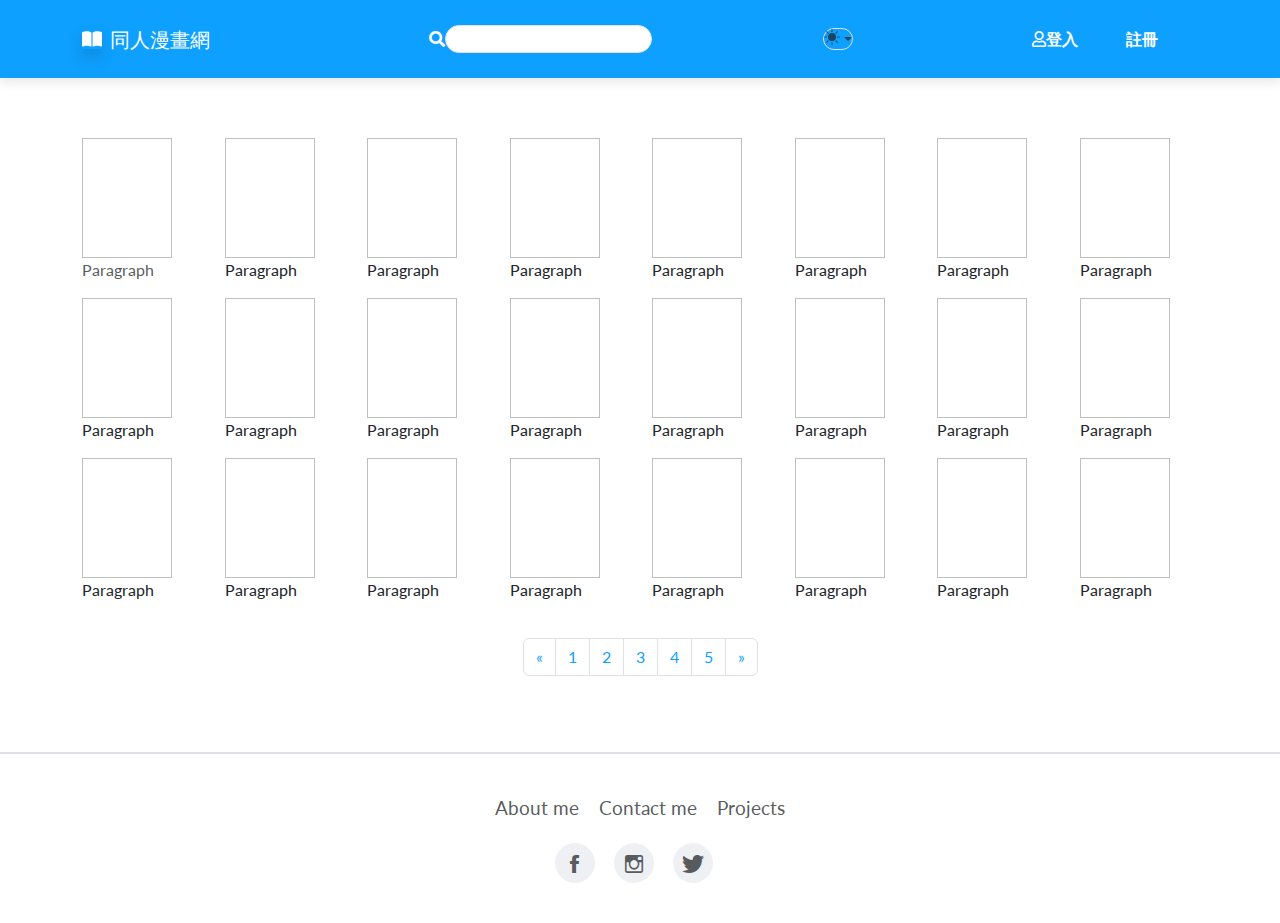
==== commit 38c08a58: "Add files via upload" ====
--- a/index.html
+++ b/index.html
@@ -98,7 +98,7 @@
 
 <body>
     <nav class="navbar navbar-expand-lg bg-primary portfolio-navbar gradient navbar-dark" style="color: var(--bs-primary);background: var(--bs-primary-text-emphasis);border-color: var(--bs-primary);">
-        <div class="container"><a class="navbar-brand d-flex align-items-center" href="/"><span class="bs-icon-sm bs-icon-circle bs-icon-primary shadow d-flex justify-content-center align-items-center me-2 bs-icon"><svg xmlns="http://www.w3.org/2000/svg" viewBox="0 -32 576 576" width="1em" height="1em" fill="currentColor">
+        <div class="container"><a class="navbar-brand d-flex align-items-center" href="/index.html"><span class="bs-icon-sm bs-icon-circle bs-icon-primary shadow d-flex justify-content-center align-items-center me-2 bs-icon"><svg xmlns="http://www.w3.org/2000/svg" viewBox="0 -32 576 576" width="1em" height="1em" fill="currentColor">
                         <!--! Font Awesome Free 6.4.2 by @fontawesome - https://fontawesome.com License - https://fontawesome.com/license/free (Icons: CC BY 4.0, Fonts: SIL OFL 1.1, Code: MIT License) Copyright 2023 Fonticons, Inc. -->
                         <path d="M249.6 471.5c10.8 3.8 22.4-4.1 22.4-15.5V78.6c0-4.2-1.6-8.4-5-11C247.4 52 202.4 32 144 32C93.5 32 46.3 45.3 18.1 56.1C6.8 60.5 0 71.7 0 83.8V454.1c0 11.9 12.8 20.2 24.1 16.5C55.6 460.1 105.5 448 144 448c33.9 0 79 14 105.6 23.5zm76.8 0C353 462 398.1 448 432 448c38.5 0 88.4 12.1 119.9 22.6c11.3 3.8 24.1-4.6 24.1-16.5V83.8c0-12.1-6.8-23.3-18.1-27.6C529.7 45.3 482.5 32 432 32c-58.4 0-103.4 20-123 35.6c-3.3 2.6-5 6.8-5 11V456c0 11.4 11.7 19.3 22.4 15.5z"></path>
                     </svg></span><span>同人漫畫網</span></a><a class="navbar-brand logo" href="#"></a><button data-bs-toggle="collapse" class="navbar-toggler" data-bs-target="#navbarNav"><span class="visually-hidden">Toggle navigation</span><span class="navbar-toggler-icon"></span></button>
@@ -129,9 +129,9 @@
         <section class="portfolio-block call-to-action border-bottom">
             <div class="container">
                 <div class="row">
-                    <div class="col"><img style="width: 90px;height: 120px;">
-                        <p>Paragraph</p>
-                    </div>
+                    <div class="col"><a href="comicMain.html"><img style="width: 90px;height: 120px;">
+                            <p>Paragraph</p>
+                        </a></div>
                     <div class="col"><img style="width: 90px;height: 120px;">
                         <p>Paragraph</p>
                     </div>
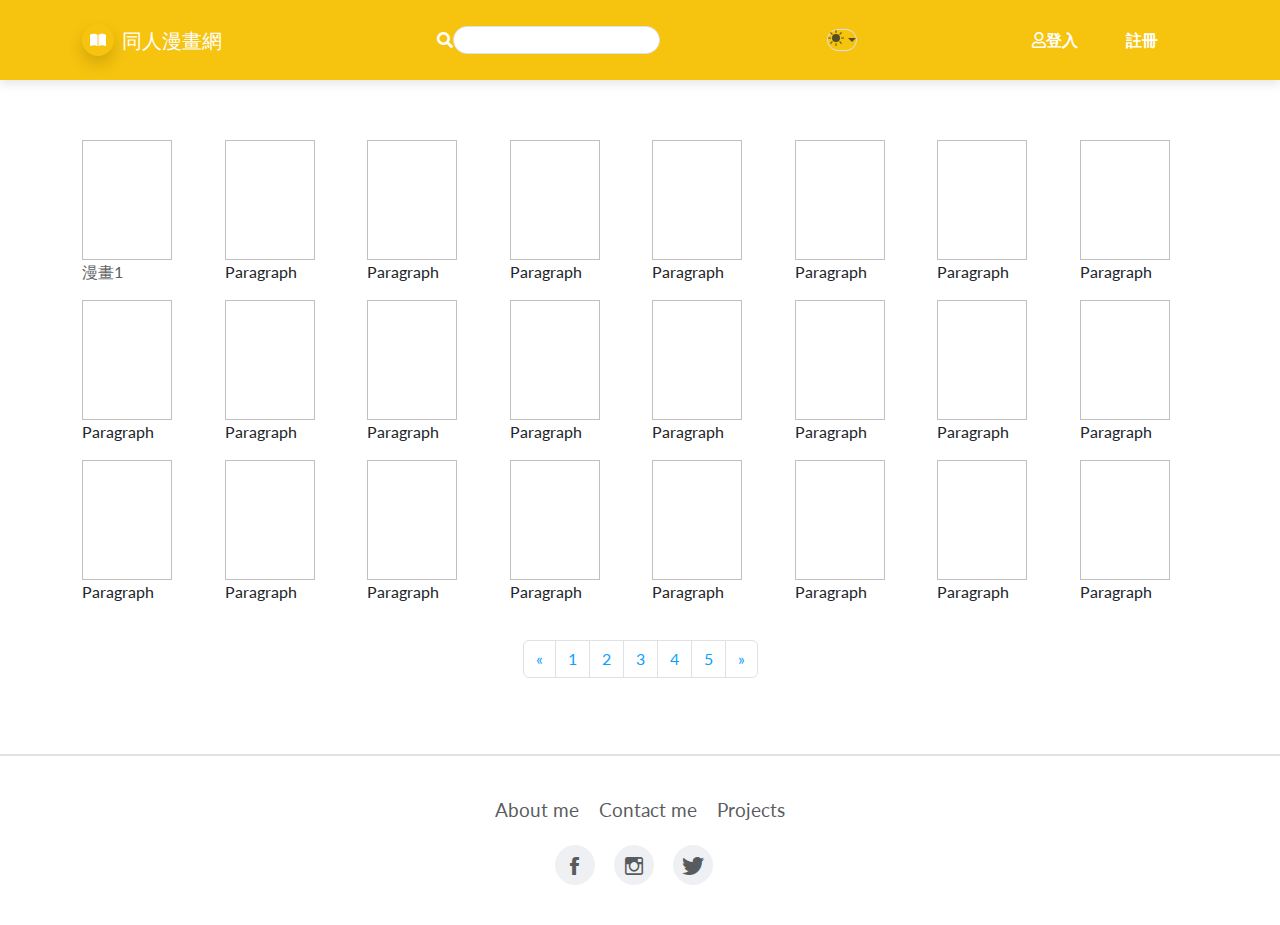
==== commit b8bc465d: "Add files via upload" ====
--- a/index.html
+++ b/index.html
@@ -98,7 +98,7 @@
 
 <body>
     <nav class="navbar navbar-expand-lg bg-primary portfolio-navbar gradient navbar-dark" style="color: var(--bs-primary);background: var(--bs-primary-text-emphasis);border-color: var(--bs-primary);">
-        <div class="container"><a class="navbar-brand d-flex align-items-center" href="/index.html"><span class="bs-icon-sm bs-icon-circle bs-icon-primary shadow d-flex justify-content-center align-items-center me-2 bs-icon"><svg xmlns="http://www.w3.org/2000/svg" viewBox="0 -32 576 576" width="1em" height="1em" fill="currentColor">
+        <div class="container"><a class="navbar-brand d-flex align-items-center" href="index.html"><span class="bs-icon-sm bs-icon-circle bs-icon-primary shadow d-flex justify-content-center align-items-center me-2 bs-icon"><svg xmlns="http://www.w3.org/2000/svg" viewBox="0 -32 576 576" width="1em" height="1em" fill="currentColor">
                         <!--! Font Awesome Free 6.4.2 by @fontawesome - https://fontawesome.com License - https://fontawesome.com/license/free (Icons: CC BY 4.0, Fonts: SIL OFL 1.1, Code: MIT License) Copyright 2023 Fonticons, Inc. -->
                         <path d="M249.6 471.5c10.8 3.8 22.4-4.1 22.4-15.5V78.6c0-4.2-1.6-8.4-5-11C247.4 52 202.4 32 144 32C93.5 32 46.3 45.3 18.1 56.1C6.8 60.5 0 71.7 0 83.8V454.1c0 11.9 12.8 20.2 24.1 16.5C55.6 460.1 105.5 448 144 448c33.9 0 79 14 105.6 23.5zm76.8 0C353 462 398.1 448 432 448c38.5 0 88.4 12.1 119.9 22.6c11.3 3.8 24.1-4.6 24.1-16.5V83.8c0-12.1-6.8-23.3-18.1-27.6C529.7 45.3 482.5 32 432 32c-58.4 0-103.4 20-123 35.6c-3.3 2.6-5 6.8-5 11V456c0 11.4 11.7 19.3 22.4 15.5z"></path>
                     </svg></span><span>同人漫畫網</span></a><a class="navbar-brand logo" href="#"></a><button data-bs-toggle="collapse" class="navbar-toggler" data-bs-target="#navbarNav"><span class="visually-hidden">Toggle navigation</span><span class="navbar-toggler-icon"></span></button>
@@ -130,7 +130,7 @@
             <div class="container">
                 <div class="row">
                     <div class="col"><a href="comicMain.html"><img style="width: 90px;height: 120px;">
-                            <p>Paragraph</p>
+                            <p>漫畫1</p>
                         </a></div>
                     <div class="col"><img style="width: 90px;height: 120px;">
                         <p>Paragraph</p>
--- a/assets/css/bs-theme-overrides.css
+++ b/assets/css/bs-theme-overrides.css
@@ -0,0 +1,41 @@
+:root, [data-bs-theme=light] {
+  --bs-primary: #f6c30e;
+  --bs-primary-rgb: 246,195,14;
+  --bs-primary-text-emphasis: #624E06;
+  --bs-primary-bg-subtle: #FDF3CF;
+  --bs-primary-border-subtle: #FBE79F;
+  --bs-link-hover-color: #0b80cc;
+  --bs-link-hover-color-rgb: 11,128,204;
+}
+
+.btn-primary {
+  --bs-btn-color: #000000;
+  --bs-btn-bg: #f6c30e;
+  --bs-btn-border-color: #f6c30e;
+  --bs-btn-hover-color: #000000;
+  --bs-btn-hover-bg: #F7CC32;
+  --bs-btn-hover-border-color: #F7C926;
+  --bs-btn-focus-shadow-rgb: 37,29,2;
+  --bs-btn-active-color: #000000;
+  --bs-btn-active-bg: #F8CF3E;
+  --bs-btn-active-border-color: #F7C926;
+  --bs-btn-disabled-color: #000000;
+  --bs-btn-disabled-bg: #f6c30e;
+  --bs-btn-disabled-border-color: #f6c30e;
+}
+
+.btn-outline-primary {
+  --bs-btn-color: #f6c30e;
+  --bs-btn-border-color: #f6c30e;
+  --bs-btn-focus-shadow-rgb: 246,195,14;
+  --bs-btn-hover-color: #000000;
+  --bs-btn-hover-bg: #f6c30e;
+  --bs-btn-hover-border-color: #f6c30e;
+  --bs-btn-active-color: #000000;
+  --bs-btn-active-bg: #f6c30e;
+  --bs-btn-active-border-color: #f6c30e;
+  --bs-btn-disabled-color: #f6c30e;
+  --bs-btn-disabled-bg: transparent;
+  --bs-btn-disabled-border-color: #f6c30e;
+}
+
--- a/assets/css/Navbar-With-Button-icons.css
+++ b/assets/css/Navbar-With-Button-icons.css
@@ -0,0 +1,57 @@
+.bs-icon {
+  --bs-icon-size: .75rem;
+  display: flex;
+  flex-shrink: 0;
+  justify-content: center;
+  align-items: center;
+  font-size: var(--bs-icon-size);
+  width: calc(var(--bs-icon-size) * 2);
+  height: calc(var(--bs-icon-size) * 2);
+  color: var(--bs-primary);
+}
+
+.bs-icon-xs {
+  --bs-icon-size: 1rem;
+  width: calc(var(--bs-icon-size) * 1.5);
+  height: calc(var(--bs-icon-size) * 1.5);
+}
+
+.bs-icon-sm {
+  --bs-icon-size: 1rem;
+}
+
+.bs-icon-md {
+  --bs-icon-size: 1.5rem;
+}
+
+.bs-icon-lg {
+  --bs-icon-size: 2rem;
+}
+
+.bs-icon-xl {
+  --bs-icon-size: 2.5rem;
+}
+
+.bs-icon.bs-icon-primary {
+  color: var(--bs-white);
+  background: var(--bs-primary);
+}
+
+.bs-icon.bs-icon-primary-light {
+  color: var(--bs-primary);
+  background: rgba(var(--bs-primary-rgb), .2);
+}
+
+.bs-icon.bs-icon-semi-white {
+  color: var(--bs-primary);
+  background: rgba(255, 255, 255, .5);
+}
+
+.bs-icon.bs-icon-rounded {
+  border-radius: .5rem;
+}
+
+.bs-icon.bs-icon-circle {
+  border-radius: 50%;
+}
+
--- a/assets/css/Signup-page-with-overlay.css
+++ b/assets/css/Signup-page-with-overlay.css
@@ -0,0 +1,42 @@
+.account-block {
+  padding: 0;
+  background-image: url(https://bootdey.com/img/Content/bg1.jpg);
+  background-repeat: no-repeat;
+  background-size: cover;
+  height: 100%;
+  position: relative;
+}
+
+.account-block .overlay {
+  -webkit-box-flex: 1;
+  -ms-flex: 1;
+  flex: 1;
+  position: absolute;
+  top: 0;
+  bottom: 0;
+  left: 0;
+  right: 0;
+  background-color: rgba(0, 0, 0, 0.4);
+}
+
+.account-block .account-testimonial {
+  text-align: center;
+  color: #fff;
+  position: absolute;
+  margin: 0 auto;
+  padding: 0 1.75rem;
+  bottom: 3rem;
+  left: 0;
+  right: 0;
+}
+
+.text-theme {
+  color: #5369f8 !important;
+}
+
+.btn-theme {
+  background-color: #5369f8;
+  border-color: #5369f8;
+  color: #fff;
+}
+
